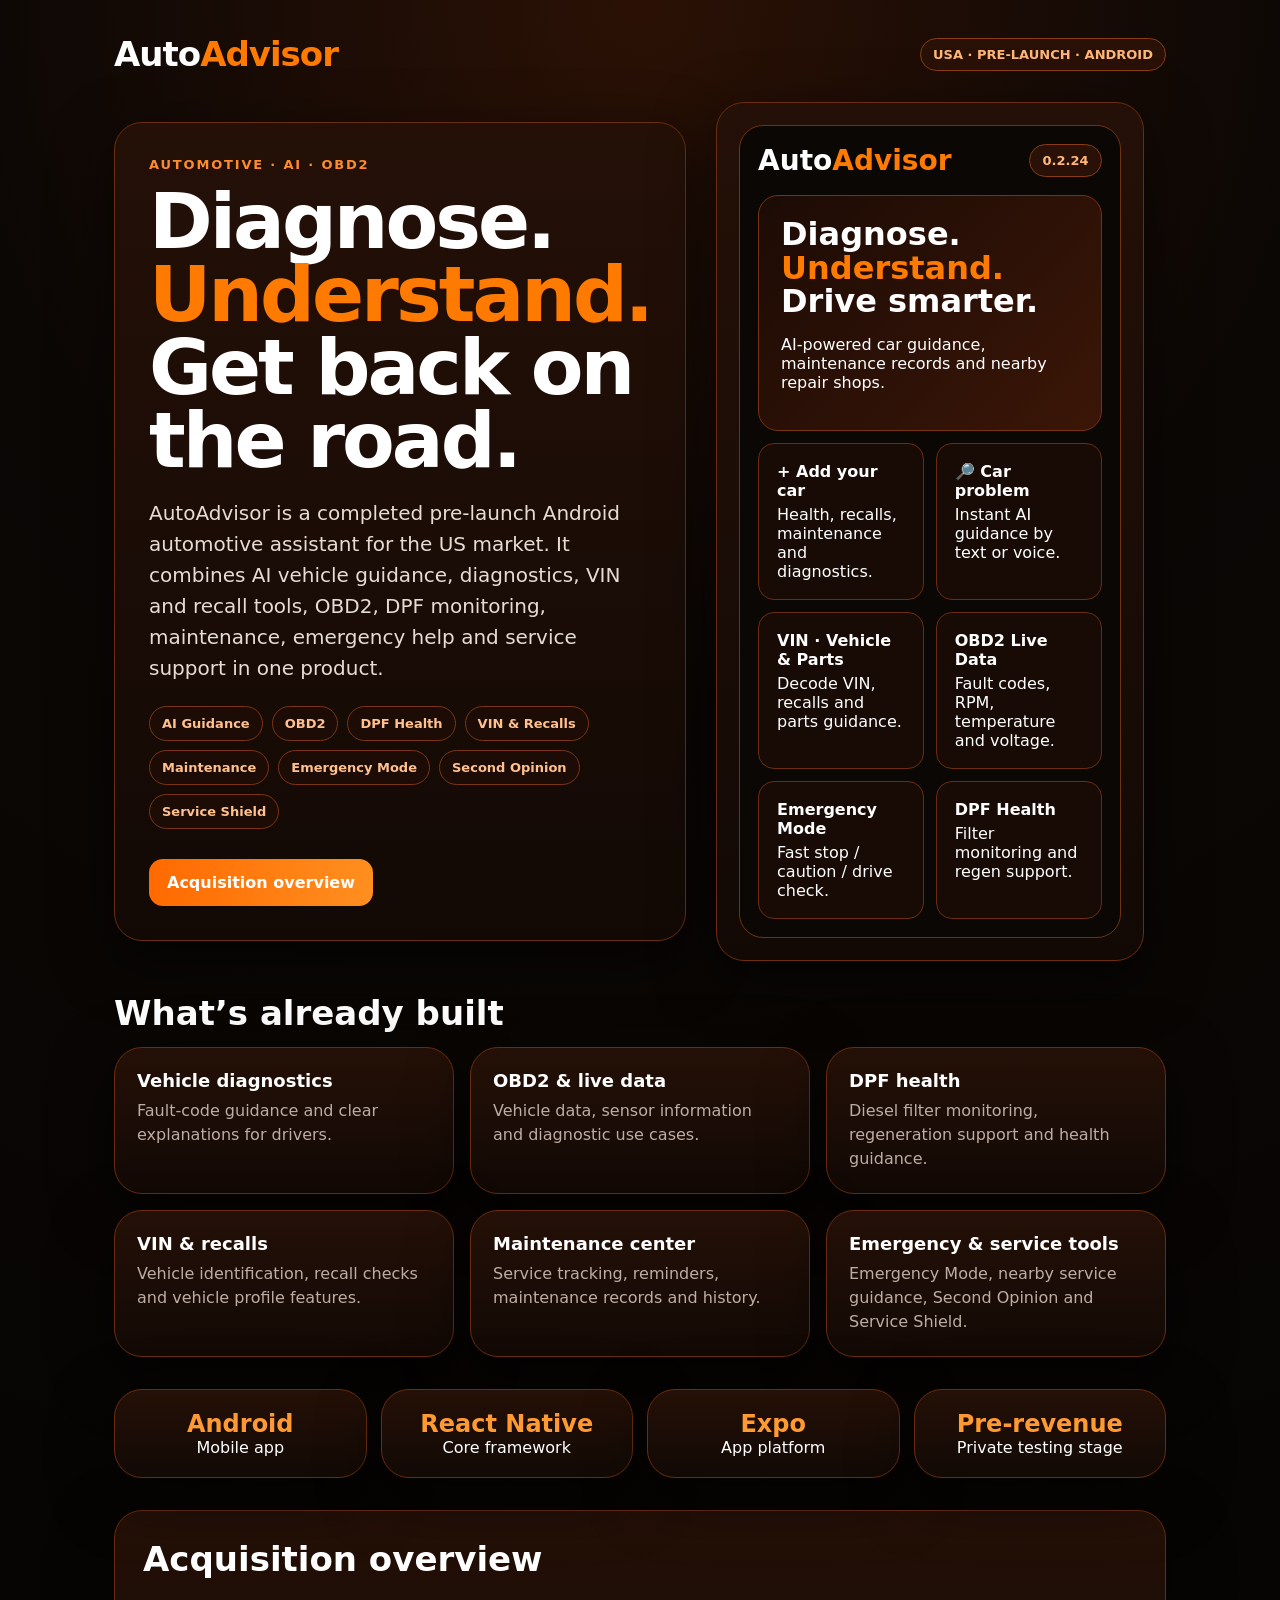
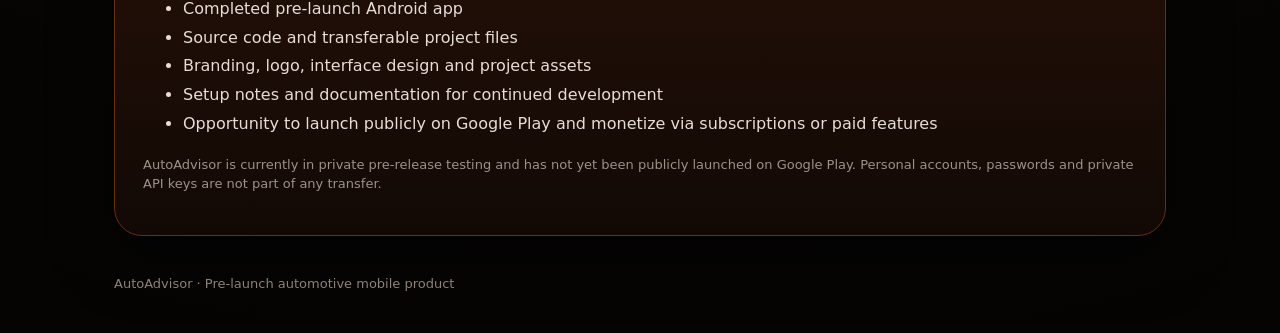
==== autoadvisor/index.html @ be6fa898 "Add AutoAdvisor sale landing page" ====
<!doctype html>
<html lang="en">
<head>
<meta charset="utf-8">
<meta name="viewport" content="width=device-width,initial-scale=1,viewport-fit=cover">
<title>AutoAdvisor — Pre‑Launch Android Automotive App</title>
<meta name="description" content="AutoAdvisor is a completed pre-launch Android automotive assistant with AI guidance, OBD2, DPF health, VIN, recalls, maintenance, emergency help and service guidance.">
<meta name="theme-color" content="#0b0705">
<style>
:root{--bg:#080604;--panel:#170b06;--panel2:#231006;--orange:#ff7a00;--orange2:#ff9a32;--text:#fff;--muted:#bcaea5;--green:#30d17b;--line:#71320e}
*{box-sizing:border-box}body{margin:0;background:radial-gradient(circle at 50% 0,#2b1105 0,#0b0705 34%,#050403 100%);color:var(--text);font-family:Inter,ui-sans-serif,system-ui,-apple-system,Segoe UI,Roboto,Arial,sans-serif}.wrap{max-width:1100px;margin:auto;padding:24px}.nav{display:flex;justify-content:space-between;align-items:center;gap:16px;padding:10px 0 28px}.brand{font-weight:900;font-size:34px;letter-spacing:-1px}.brand span{color:var(--orange)}.badge{border:1px solid #8a3d12;background:#2a1107;color:#ffb778;padding:8px 12px;border-radius:999px;font-size:13px;font-weight:800}.hero{display:grid;grid-template-columns:1.05fr .95fr;gap:30px;align-items:center}.card{background:linear-gradient(180deg,#241007,#120905);border:1px solid #6b2d0d;border-radius:28px;box-shadow:0 18px 60px #0008}.copy{padding:34px}.kicker{color:#ff8b2b;font-weight:900;letter-spacing:.14em;font-size:13px}h1{font-size:clamp(42px,6vw,78px);line-height:.95;margin:14px 0 18px;letter-spacing:-3px}h1 span{color:var(--orange)}.lead{font-size:20px;line-height:1.55;color:#e6dcd5}.pills{display:flex;flex-wrap:wrap;gap:9px;margin:22px 0}.pill{border:1px solid #7b3512;background:#1d0c06;padding:9px 12px;border-radius:999px;color:#ffc18f;font-weight:700;font-size:13px}.cta{display:inline-block;margin-top:8px;background:linear-gradient(90deg,#ff6a00,#ff8f20);color:#fff;text-decoration:none;font-weight:900;padding:14px 18px;border-radius:14px}.section{margin-top:32px}.section h2{font-size:34px;margin:0 0 14px}.grid{display:grid;grid-template-columns:repeat(3,1fr);gap:16px}.feature{padding:22px}.feature b{display:block;font-size:18px;margin-bottom:8px}.feature p{margin:0;color:var(--muted);line-height:1.5}.stats{display:grid;grid-template-columns:repeat(4,1fr);gap:14px;margin-top:18px}.stat{padding:20px;text-align:center}.stat strong{display:block;font-size:24px;color:var(--orange2)}.shot{padding:22px}.mock{border:1px solid #71320e;border-radius:24px;padding:18px;background:#0b0705}.apphead{display:flex;justify-content:space-between;align-items:center;margin-bottom:18px}.appname{font-size:28px;font-weight:900}.appname span{color:var(--orange)}.screen{display:grid;gap:12px}.heroapp{border:1px solid #78320f;border-radius:20px;padding:22px;background:linear-gradient(135deg,#1c0b05,#3b1607)}.heroapp h3{font-size:32px;line-height:1.05;margin:0 0 10px}.heroapp h3 span{color:var(--orange)}.row{display:grid;grid-template-columns:repeat(2,1fr);gap:12px}.tile{border:1px solid #6b2d0d;border-radius:16px;padding:18px;background:#180b06}.tile strong{display:block;margin-bottom:5px}.sale{padding:28px}.sale ul{line-height:1.8;color:#e7ddd7}.note{font-size:13px;color:#9d9188;line-height:1.5}footer{padding:40px 0 18px;color:#8e8178;font-size:13px}@media(max-width:800px){.hero,.grid,.stats,.row{grid-template-columns:1fr}.wrap{padding:16px}.copy{padding:24px}.brand{font-size:28px}}
</style>
</head>
<body>
<div class="wrap">
<div class="nav"><div class="brand">Auto<span>Advisor</span></div><div class="badge">USA · PRE‑LAUNCH · ANDROID</div></div>
<section class="hero">
<div class="card copy">
<div class="kicker">AUTOMOTIVE · AI · OBD2</div>
<h1>Diagnose.<br><span>Understand.</span><br>Get back on the road.</h1>
<p class="lead">AutoAdvisor is a completed pre‑launch Android automotive assistant for the US market. It combines AI vehicle guidance, diagnostics, VIN and recall tools, OBD2, DPF monitoring, maintenance, emergency help and service support in one product.</p>
<div class="pills"><div class="pill">AI Guidance</div><div class="pill">OBD2</div><div class="pill">DPF Health</div><div class="pill">VIN & Recalls</div><div class="pill">Maintenance</div><div class="pill">Emergency Mode</div><div class="pill">Second Opinion</div><div class="pill">Service Shield</div></div>
<a class="cta" href="#sale">Acquisition overview</a>
</div>
<div class="card shot"><div class="mock"><div class="apphead"><div class="appname">Auto<span>Advisor</span></div><div class="badge">0.2.24</div></div><div class="screen"><div class="heroapp"><h3>Diagnose.<br><span>Understand.</span><br>Drive smarter.</h3><p>AI-powered car guidance, maintenance records and nearby repair shops.</p></div><div class="row"><div class="tile"><strong>+ Add your car</strong><span>Health, recalls, maintenance and diagnostics.</span></div><div class="tile"><strong>🔎 Car problem</strong><span>Instant AI guidance by text or voice.</span></div><div class="tile"><strong>VIN · Vehicle & Parts</strong><span>Decode VIN, recalls and parts guidance.</span></div><div class="tile"><strong>OBD2 Live Data</strong><span>Fault codes, RPM, temperature and voltage.</span></div><div class="tile"><strong>Emergency Mode</strong><span>Fast stop / caution / drive check.</span></div><div class="tile"><strong>DPF Health</strong><span>Filter monitoring and regen support.</span></div></div></div></div></div>
</section>
<section class="section"><h2>What’s already built</h2><div class="grid">
<div class="card feature"><b>Vehicle diagnostics</b><p>Fault-code guidance and clear explanations for drivers.</p></div>
<div class="card feature"><b>OBD2 & live data</b><p>Vehicle data, sensor information and diagnostic use cases.</p></div>
<div class="card feature"><b>DPF health</b><p>Diesel filter monitoring, regeneration support and health guidance.</p></div>
<div class="card feature"><b>VIN & recalls</b><p>Vehicle identification, recall checks and vehicle profile features.</p></div>
<div class="card feature"><b>Maintenance center</b><p>Service tracking, reminders, maintenance records and history.</p></div>
<div class="card feature"><b>Emergency & service tools</b><p>Emergency Mode, nearby service guidance, Second Opinion and Service Shield.</p></div>
</div></section>
<section class="section"><div class="stats"><div class="card stat"><strong>Android</strong><span>Mobile app</span></div><div class="card stat"><strong>React Native</strong><span>Core framework</span></div><div class="card stat"><strong>Expo</strong><span>App platform</span></div><div class="card stat"><strong>Pre‑revenue</strong><span>Private testing stage</span></div></div></section>
<section id="sale" class="section card sale"><h2>Acquisition overview</h2><ul><li>Completed pre‑launch Android app</li><li>Source code and transferable project files</li><li>Branding, logo, interface design and project assets</li><li>Setup notes and documentation for continued development</li><li>Opportunity to launch publicly on Google Play and monetize via subscriptions or paid features</li></ul><p class="note">AutoAdvisor is currently in private pre‑release testing and has not yet been publicly launched on Google Play. Personal accounts, passwords and private API keys are not part of any transfer.</p></section>
<footer>AutoAdvisor · Pre‑launch automotive mobile product</footer>
</div>
</body>
</html>
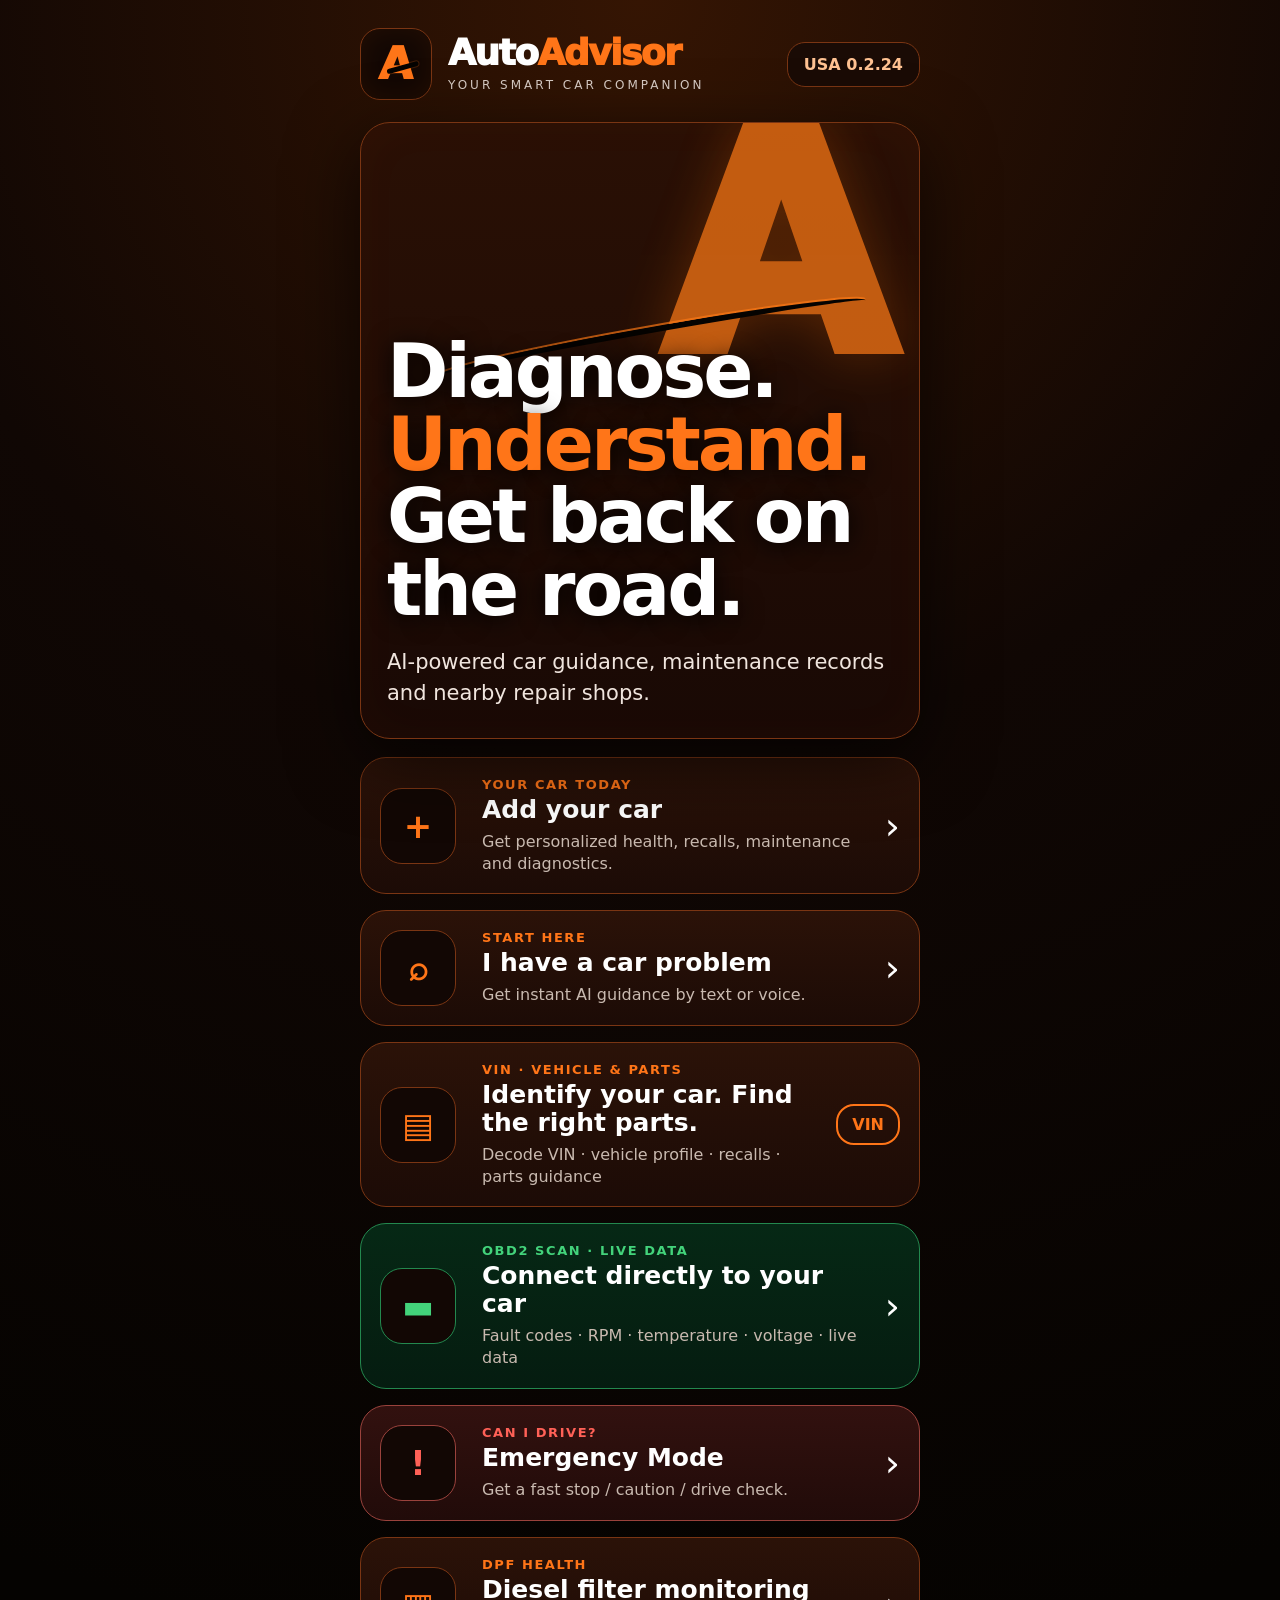
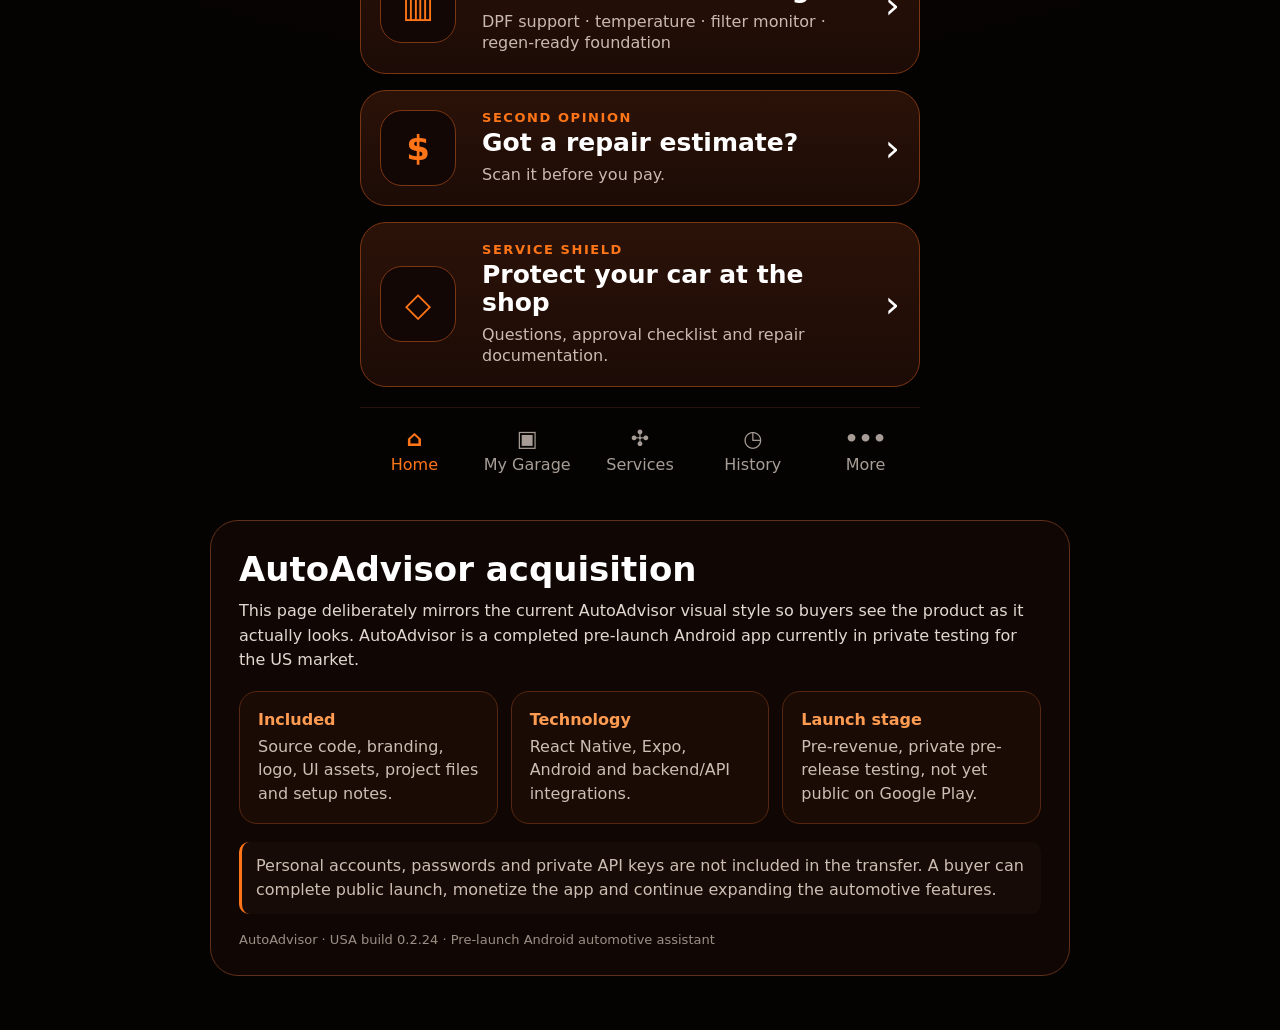
==== commit ff576d0b: "Match AutoAdvisor sale page to actual app design" ====
--- a/autoadvisor/index.html
+++ b/autoadvisor/index.html
@@ -3,38 +3,242 @@
 <head>
 <meta charset="utf-8">
 <meta name="viewport" content="width=device-width,initial-scale=1,viewport-fit=cover">
-<title>AutoAdvisor — Pre‑Launch Android Automotive App</title>
-<meta name="description" content="AutoAdvisor is a completed pre-launch Android automotive assistant with AI guidance, OBD2, DPF health, VIN, recalls, maintenance, emergency help and service guidance.">
-<meta name="theme-color" content="#0b0705">
+<title>AutoAdvisor — Smart Car Companion</title>
+<meta name="description" content="AutoAdvisor is a completed pre-launch Android automotive assistant for the US market with AI guidance, VIN, recalls, OBD2, DPF health, maintenance, Emergency Mode, Second Opinion and Service Shield.">
+<meta name="theme-color" content="#050301">
 <style>
-:root{--bg:#080604;--panel:#170b06;--panel2:#231006;--orange:#ff7a00;--orange2:#ff9a32;--text:#fff;--muted:#bcaea5;--green:#30d17b;--line:#71320e}
-*{box-sizing:border-box}body{margin:0;background:radial-gradient(circle at 50% 0,#2b1105 0,#0b0705 34%,#050403 100%);color:var(--text);font-family:Inter,ui-sans-serif,system-ui,-apple-system,Segoe UI,Roboto,Arial,sans-serif}.wrap{max-width:1100px;margin:auto;padding:24px}.nav{display:flex;justify-content:space-between;align-items:center;gap:16px;padding:10px 0 28px}.brand{font-weight:900;font-size:34px;letter-spacing:-1px}.brand span{color:var(--orange)}.badge{border:1px solid #8a3d12;background:#2a1107;color:#ffb778;padding:8px 12px;border-radius:999px;font-size:13px;font-weight:800}.hero{display:grid;grid-template-columns:1.05fr .95fr;gap:30px;align-items:center}.card{background:linear-gradient(180deg,#241007,#120905);border:1px solid #6b2d0d;border-radius:28px;box-shadow:0 18px 60px #0008}.copy{padding:34px}.kicker{color:#ff8b2b;font-weight:900;letter-spacing:.14em;font-size:13px}h1{font-size:clamp(42px,6vw,78px);line-height:.95;margin:14px 0 18px;letter-spacing:-3px}h1 span{color:var(--orange)}.lead{font-size:20px;line-height:1.55;color:#e6dcd5}.pills{display:flex;flex-wrap:wrap;gap:9px;margin:22px 0}.pill{border:1px solid #7b3512;background:#1d0c06;padding:9px 12px;border-radius:999px;color:#ffc18f;font-weight:700;font-size:13px}.cta{display:inline-block;margin-top:8px;background:linear-gradient(90deg,#ff6a00,#ff8f20);color:#fff;text-decoration:none;font-weight:900;padding:14px 18px;border-radius:14px}.section{margin-top:32px}.section h2{font-size:34px;margin:0 0 14px}.grid{display:grid;grid-template-columns:repeat(3,1fr);gap:16px}.feature{padding:22px}.feature b{display:block;font-size:18px;margin-bottom:8px}.feature p{margin:0;color:var(--muted);line-height:1.5}.stats{display:grid;grid-template-columns:repeat(4,1fr);gap:14px;margin-top:18px}.stat{padding:20px;text-align:center}.stat strong{display:block;font-size:24px;color:var(--orange2)}.shot{padding:22px}.mock{border:1px solid #71320e;border-radius:24px;padding:18px;background:#0b0705}.apphead{display:flex;justify-content:space-between;align-items:center;margin-bottom:18px}.appname{font-size:28px;font-weight:900}.appname span{color:var(--orange)}.screen{display:grid;gap:12px}.heroapp{border:1px solid #78320f;border-radius:20px;padding:22px;background:linear-gradient(135deg,#1c0b05,#3b1607)}.heroapp h3{font-size:32px;line-height:1.05;margin:0 0 10px}.heroapp h3 span{color:var(--orange)}.row{display:grid;grid-template-columns:repeat(2,1fr);gap:12px}.tile{border:1px solid #6b2d0d;border-radius:16px;padding:18px;background:#180b06}.tile strong{display:block;margin-bottom:5px}.sale{padding:28px}.sale ul{line-height:1.8;color:#e7ddd7}.note{font-size:13px;color:#9d9188;line-height:1.5}footer{padding:40px 0 18px;color:#8e8178;font-size:13px}@media(max-width:800px){.hero,.grid,.stats,.row{grid-template-columns:1fr}.wrap{padding:16px}.copy{padding:24px}.brand{font-size:28px}}
+:root{
+  --bg:#050301;
+  --panel:#231006;
+  --panel2:#180a05;
+  --orange:#ff7518;
+  --orange2:#ff9a42;
+  --orange-dark:#7a3513;
+  --text:#fff;
+  --muted:#c9bab0;
+  --green:#43d37b;
+  --red:#ff6157;
+}
+*{box-sizing:border-box}
+html{background:#050301}
+body{
+  margin:0;
+  color:var(--text);
+  background:
+    radial-gradient(circle at 50% 0,#351503 0,#100704 28%,#050301 62%),
+    #050301;
+  font-family:Inter,ui-sans-serif,system-ui,-apple-system,Segoe UI,Roboto,Arial,sans-serif;
+}
+.page{max-width:980px;margin:0 auto;padding:18px 16px 54px}
+.app-shell{max-width:560px;margin:0 auto}
+.header{
+  display:grid;
+  grid-template-columns:74px 1fr auto;
+  align-items:center;
+  gap:14px;
+  padding:10px 0 22px;
+}
+.logo-box{
+  width:72px;height:72px;border:1.5px solid var(--orange-dark);
+  border-radius:20px;background:#130804;display:grid;place-items:center;
+  box-shadow:inset 0 0 28px #ff740012;
+}
+.logo-a{
+  position:relative;font-size:44px;font-weight:950;line-height:1;color:var(--orange);
+  transform:skew(-4deg)
+}
+.logo-a:after{
+  content:"";position:absolute;left:8px;right:-6px;top:23px;height:5px;
+  background:#050301;border-radius:999px;transform:rotate(-16deg);
+  box-shadow:0 0 0 1px #ff751833
+}
+.brand{font-size:36px;font-weight:950;letter-spacing:-1.5px;line-height:.95}
+.brand span{color:var(--orange)}
+.tagline{margin-top:8px;color:#d8ccc5;letter-spacing:.25em;font-size:12px}
+.version{
+  border:1.5px solid var(--orange-dark);background:#1a0b05;color:#ffc292;
+  border-radius:18px;padding:12px 16px;font-weight:850;white-space:nowrap
+}
+.hero{
+  position:relative;overflow:hidden;border:1.5px solid var(--orange-dark);
+  background:linear-gradient(180deg,#2a1005 0,#190905 100%);
+  border-radius:30px;padding:42px 26px 30px;min-height:470px;
+  box-shadow:0 20px 70px #000a,inset 0 0 50px #ff6a0008;
+}
+.hero:before{
+  content:"A";position:absolute;right:28px;top:-22px;
+  font-size:300px;font-weight:950;line-height:1;color:#ff7a16;
+  opacity:.72;filter:drop-shadow(0 0 26px #ff730055);
+}
+.hero:after{
+  content:"";position:absolute;left:74px;right:50px;top:204px;height:16px;
+  border-radius:50%;border-top:6px solid #050301;transform:rotate(-10deg);
+  box-shadow:0 -2px 0 #ff7a16aa;
+}
+.hero-copy{position:relative;z-index:2;margin-top:170px}
+.hero h1{
+  margin:0;font-size:clamp(46px,11vw,74px);line-height:.98;letter-spacing:-3px;
+  text-shadow:0 3px 24px #000
+}
+.hero h1 span{color:var(--orange)}
+.hero p{font-size:21px;line-height:1.45;color:#f0e5de;margin:22px 0 0}
+.stack{display:grid;gap:16px;margin-top:18px}
+.tile{
+  border:1.5px solid var(--orange-dark);
+  background:linear-gradient(180deg,#2b1208,#1c0b06);
+  border-radius:26px;padding:19px 19px;
+  display:grid;grid-template-columns:86px 1fr auto;gap:16px;align-items:center;
+}
+.tile.green{border-color:#23884e;background:linear-gradient(180deg,#062815,#051c10)}
+.tile.red{border-color:#9a423c;background:linear-gradient(180deg,#32110f,#210b09)}
+.icon{
+  width:76px;height:76px;border:1.5px solid var(--orange-dark);border-radius:22px;
+  display:grid;place-items:center;color:var(--orange);font-size:34px;font-weight:900;
+  background:#120704
+}
+.green .icon{border-color:#23884e;color:var(--green)}
+.red .icon{border-color:#9a423c;color:var(--red)}
+.eyebrow{color:var(--orange);font-weight:900;letter-spacing:.12em;font-size:13px;margin-bottom:4px}
+.green .eyebrow{color:var(--green)}
+.red .eyebrow{color:var(--red)}
+.tile h3{font-size:25px;line-height:1.12;margin:0 0 7px}
+.tile p{margin:0;color:var(--muted);font-size:16px;line-height:1.35}
+.arrow{font-size:38px;color:#fff}
+.vin{font-weight:900;color:var(--orange);border:2px solid var(--orange);padding:9px 14px;border-radius:18px}
+.bottom-nav{
+  margin-top:20px;border-top:1px solid #24140c;padding-top:18px;
+  display:grid;grid-template-columns:repeat(5,1fr);gap:4px;color:#a79d96;text-align:center
+}
+.nav-item b{display:block;font-size:22px;margin-bottom:4px}
+.nav-item.active{color:var(--orange)}
+.buyer{
+  margin:46px auto 0;max-width:860px;border:1px solid #603018;border-radius:28px;
+  background:#100704;padding:28px
+}
+.buyer h2{font-size:34px;margin:0 0 10px}
+.buyer .lead{color:#e3d7d0;line-height:1.55;margin:0 0 18px}
+.buy-grid{display:grid;grid-template-columns:repeat(3,1fr);gap:13px}
+.buy-card{background:#1a0b05;border:1px solid #57270f;border-radius:18px;padding:18px}
+.buy-card strong{display:block;color:#ff9c52;margin-bottom:6px}
+.buy-card span{color:#cdbeb4;line-height:1.45}
+.note{
+  margin-top:18px;border-left:3px solid var(--orange);padding:12px 14px;
+  background:#160b06;color:#cdbeb4;line-height:1.5;border-radius:10px
+}
+.small{font-size:13px;color:#9d8f86;margin-top:18px}
+@media(max-width:620px){
+  .page{padding:12px 12px 40px}
+  .header{grid-template-columns:62px 1fr auto;gap:10px}
+  .logo-box{width:60px;height:60px;border-radius:17px}
+  .logo-a{font-size:38px}
+  .brand{font-size:29px}
+  .tagline{font-size:9px;letter-spacing:.2em}
+  .version{font-size:12px;padding:10px 11px}
+  .hero{min-height:435px;padding:28px 20px 24px}
+  .hero:before{font-size:250px;right:3px;top:0}
+  .hero:after{left:48px;right:22px;top:190px}
+  .hero-copy{margin-top:165px}
+  .hero h1{font-size:52px}
+  .hero p{font-size:18px}
+  .tile{grid-template-columns:72px 1fr auto;padding:16px 14px;gap:12px}
+  .icon{width:66px;height:66px;border-radius:19px;font-size:30px}
+  .tile h3{font-size:21px}
+  .tile p{font-size:14px}
+  .buyer{padding:21px 16px;margin-top:34px}
+  .buyer h2{font-size:29px}
+  .buy-grid{grid-template-columns:1fr}
+}
 </style>
 </head>
 <body>
-<div class="wrap">
-<div class="nav"><div class="brand">Auto<span>Advisor</span></div><div class="badge">USA · PRE‑LAUNCH · ANDROID</div></div>
-<section class="hero">
-<div class="card copy">
-<div class="kicker">AUTOMOTIVE · AI · OBD2</div>
-<h1>Diagnose.<br><span>Understand.</span><br>Get back on the road.</h1>
-<p class="lead">AutoAdvisor is a completed pre‑launch Android automotive assistant for the US market. It combines AI vehicle guidance, diagnostics, VIN and recall tools, OBD2, DPF monitoring, maintenance, emergency help and service support in one product.</p>
-<div class="pills"><div class="pill">AI Guidance</div><div class="pill">OBD2</div><div class="pill">DPF Health</div><div class="pill">VIN & Recalls</div><div class="pill">Maintenance</div><div class="pill">Emergency Mode</div><div class="pill">Second Opinion</div><div class="pill">Service Shield</div></div>
-<a class="cta" href="#sale">Acquisition overview</a>
-</div>
-<div class="card shot"><div class="mock"><div class="apphead"><div class="appname">Auto<span>Advisor</span></div><div class="badge">0.2.24</div></div><div class="screen"><div class="heroapp"><h3>Diagnose.<br><span>Understand.</span><br>Drive smarter.</h3><p>AI-powered car guidance, maintenance records and nearby repair shops.</p></div><div class="row"><div class="tile"><strong>+ Add your car</strong><span>Health, recalls, maintenance and diagnostics.</span></div><div class="tile"><strong>🔎 Car problem</strong><span>Instant AI guidance by text or voice.</span></div><div class="tile"><strong>VIN · Vehicle & Parts</strong><span>Decode VIN, recalls and parts guidance.</span></div><div class="tile"><strong>OBD2 Live Data</strong><span>Fault codes, RPM, temperature and voltage.</span></div><div class="tile"><strong>Emergency Mode</strong><span>Fast stop / caution / drive check.</span></div><div class="tile"><strong>DPF Health</strong><span>Filter monitoring and regen support.</span></div></div></div></div></div>
-</section>
-<section class="section"><h2>What’s already built</h2><div class="grid">
-<div class="card feature"><b>Vehicle diagnostics</b><p>Fault-code guidance and clear explanations for drivers.</p></div>
-<div class="card feature"><b>OBD2 & live data</b><p>Vehicle data, sensor information and diagnostic use cases.</p></div>
-<div class="card feature"><b>DPF health</b><p>Diesel filter monitoring, regeneration support and health guidance.</p></div>
-<div class="card feature"><b>VIN & recalls</b><p>Vehicle identification, recall checks and vehicle profile features.</p></div>
-<div class="card feature"><b>Maintenance center</b><p>Service tracking, reminders, maintenance records and history.</p></div>
-<div class="card feature"><b>Emergency & service tools</b><p>Emergency Mode, nearby service guidance, Second Opinion and Service Shield.</p></div>
-</div></section>
-<section class="section"><div class="stats"><div class="card stat"><strong>Android</strong><span>Mobile app</span></div><div class="card stat"><strong>React Native</strong><span>Core framework</span></div><div class="card stat"><strong>Expo</strong><span>App platform</span></div><div class="card stat"><strong>Pre‑revenue</strong><span>Private testing stage</span></div></div></section>
-<section id="sale" class="section card sale"><h2>Acquisition overview</h2><ul><li>Completed pre‑launch Android app</li><li>Source code and transferable project files</li><li>Branding, logo, interface design and project assets</li><li>Setup notes and documentation for continued development</li><li>Opportunity to launch publicly on Google Play and monetize via subscriptions or paid features</li></ul><p class="note">AutoAdvisor is currently in private pre‑release testing and has not yet been publicly launched on Google Play. Personal accounts, passwords and private API keys are not part of any transfer.</p></section>
-<footer>AutoAdvisor · Pre‑launch automotive mobile product</footer>
-</div>
+<main class="page">
+  <section class="app-shell" aria-label="AutoAdvisor app design preview">
+    <header class="header">
+      <div class="logo-box"><div class="logo-a">A</div></div>
+      <div>
+        <div class="brand">Auto<span>Advisor</span></div>
+        <div class="tagline">YOUR SMART CAR COMPANION</div>
+      </div>
+      <div class="version">USA 0.2.24</div>
+    </header>
+
+    <section class="hero">
+      <div class="hero-copy">
+        <h1>Diagnose.<br><span>Understand.</span><br>Get back on the road.</h1>
+        <p>AI-powered car guidance, maintenance records and nearby repair shops.</p>
+      </div>
+    </section>
+
+    <div class="stack">
+      <article class="tile">
+        <div class="icon">+</div>
+        <div><div class="eyebrow">YOUR CAR TODAY</div><h3>Add your car</h3><p>Get personalized health, recalls, maintenance and diagnostics.</p></div>
+        <div class="arrow">›</div>
+      </article>
+
+      <article class="tile">
+        <div class="icon">⌕</div>
+        <div><div class="eyebrow">START HERE</div><h3>I have a car problem</h3><p>Get instant AI guidance by text or voice.</p></div>
+        <div class="arrow">›</div>
+      </article>
+
+      <article class="tile">
+        <div class="icon">▤</div>
+        <div><div class="eyebrow">VIN · VEHICLE & PARTS</div><h3>Identify your car. Find the right parts.</h3><p>Decode VIN · vehicle profile · recalls · parts guidance</p></div>
+        <div class="vin">VIN</div>
+      </article>
+
+      <article class="tile green">
+        <div class="icon">▬</div>
+        <div><div class="eyebrow">OBD2 SCAN · LIVE DATA</div><h3>Connect directly to your car</h3><p>Fault codes · RPM · temperature · voltage · live data</p></div>
+        <div class="arrow">›</div>
+      </article>
+
+      <article class="tile red">
+        <div class="icon">!</div>
+        <div><div class="eyebrow">CAN I DRIVE?</div><h3>Emergency Mode</h3><p>Get a fast stop / caution / drive check.</p></div>
+        <div class="arrow">›</div>
+      </article>
+
+      <article class="tile">
+        <div class="icon">▥</div>
+        <div><div class="eyebrow">DPF HEALTH</div><h3>Diesel filter monitoring</h3><p>DPF support · temperature · filter monitor · regen-ready foundation</p></div>
+        <div class="arrow">›</div>
+      </article>
+
+      <article class="tile">
+        <div class="icon">$</div>
+        <div><div class="eyebrow">SECOND OPINION</div><h3>Got a repair estimate?</h3><p>Scan it before you pay.</p></div>
+        <div class="arrow">›</div>
+      </article>
+
+      <article class="tile">
+        <div class="icon">◇</div>
+        <div><div class="eyebrow">SERVICE SHIELD</div><h3>Protect your car at the shop</h3><p>Questions, approval checklist and repair documentation.</p></div>
+        <div class="arrow">›</div>
+      </article>
+    </div>
+
+    <nav class="bottom-nav">
+      <div class="nav-item active"><b>⌂</b>Home</div>
+      <div class="nav-item"><b>▣</b>My Garage</div>
+      <div class="nav-item"><b>✣</b>Services</div>
+      <div class="nav-item"><b>◷</b>History</div>
+      <div class="nav-item"><b>•••</b>More</div>
+    </nav>
+  </section>
+
+  <section class="buyer" id="acquisition">
+    <h2>AutoAdvisor acquisition</h2>
+    <p class="lead">This page deliberately mirrors the current AutoAdvisor visual style so buyers see the product as it actually looks. AutoAdvisor is a completed pre-launch Android app currently in private testing for the US market.</p>
+    <div class="buy-grid">
+      <div class="buy-card"><strong>Included</strong><span>Source code, branding, logo, UI assets, project files and setup notes.</span></div>
+      <div class="buy-card"><strong>Technology</strong><span>React Native, Expo, Android and backend/API integrations.</span></div>
+      <div class="buy-card"><strong>Launch stage</strong><span>Pre-revenue, private pre-release testing, not yet public on Google Play.</span></div>
+    </div>
+    <div class="note">Personal accounts, passwords and private API keys are not included in the transfer. A buyer can complete public launch, monetize the app and continue expanding the automotive features.</div>
+    <div class="small">AutoAdvisor · USA build 0.2.24 · Pre-launch Android automotive assistant</div>
+  </section>
+</main>
 </body>
 </html>
